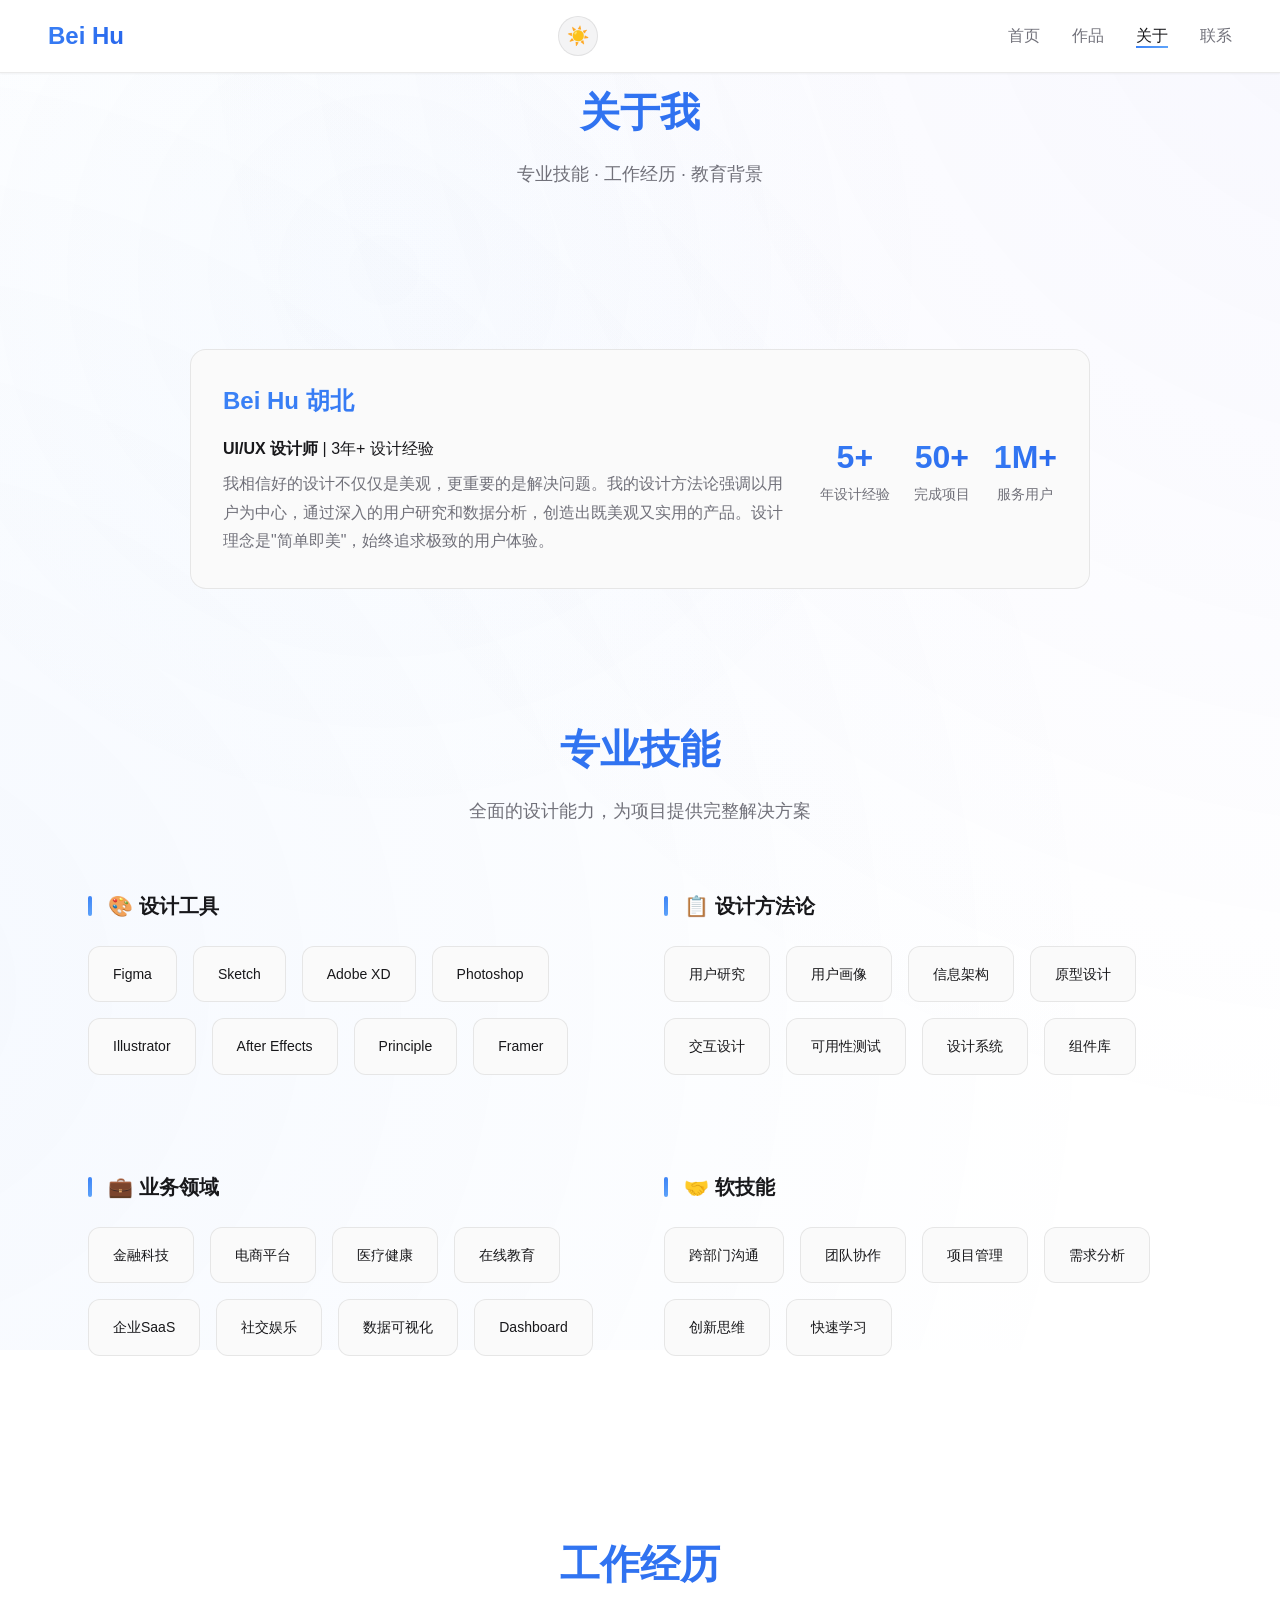
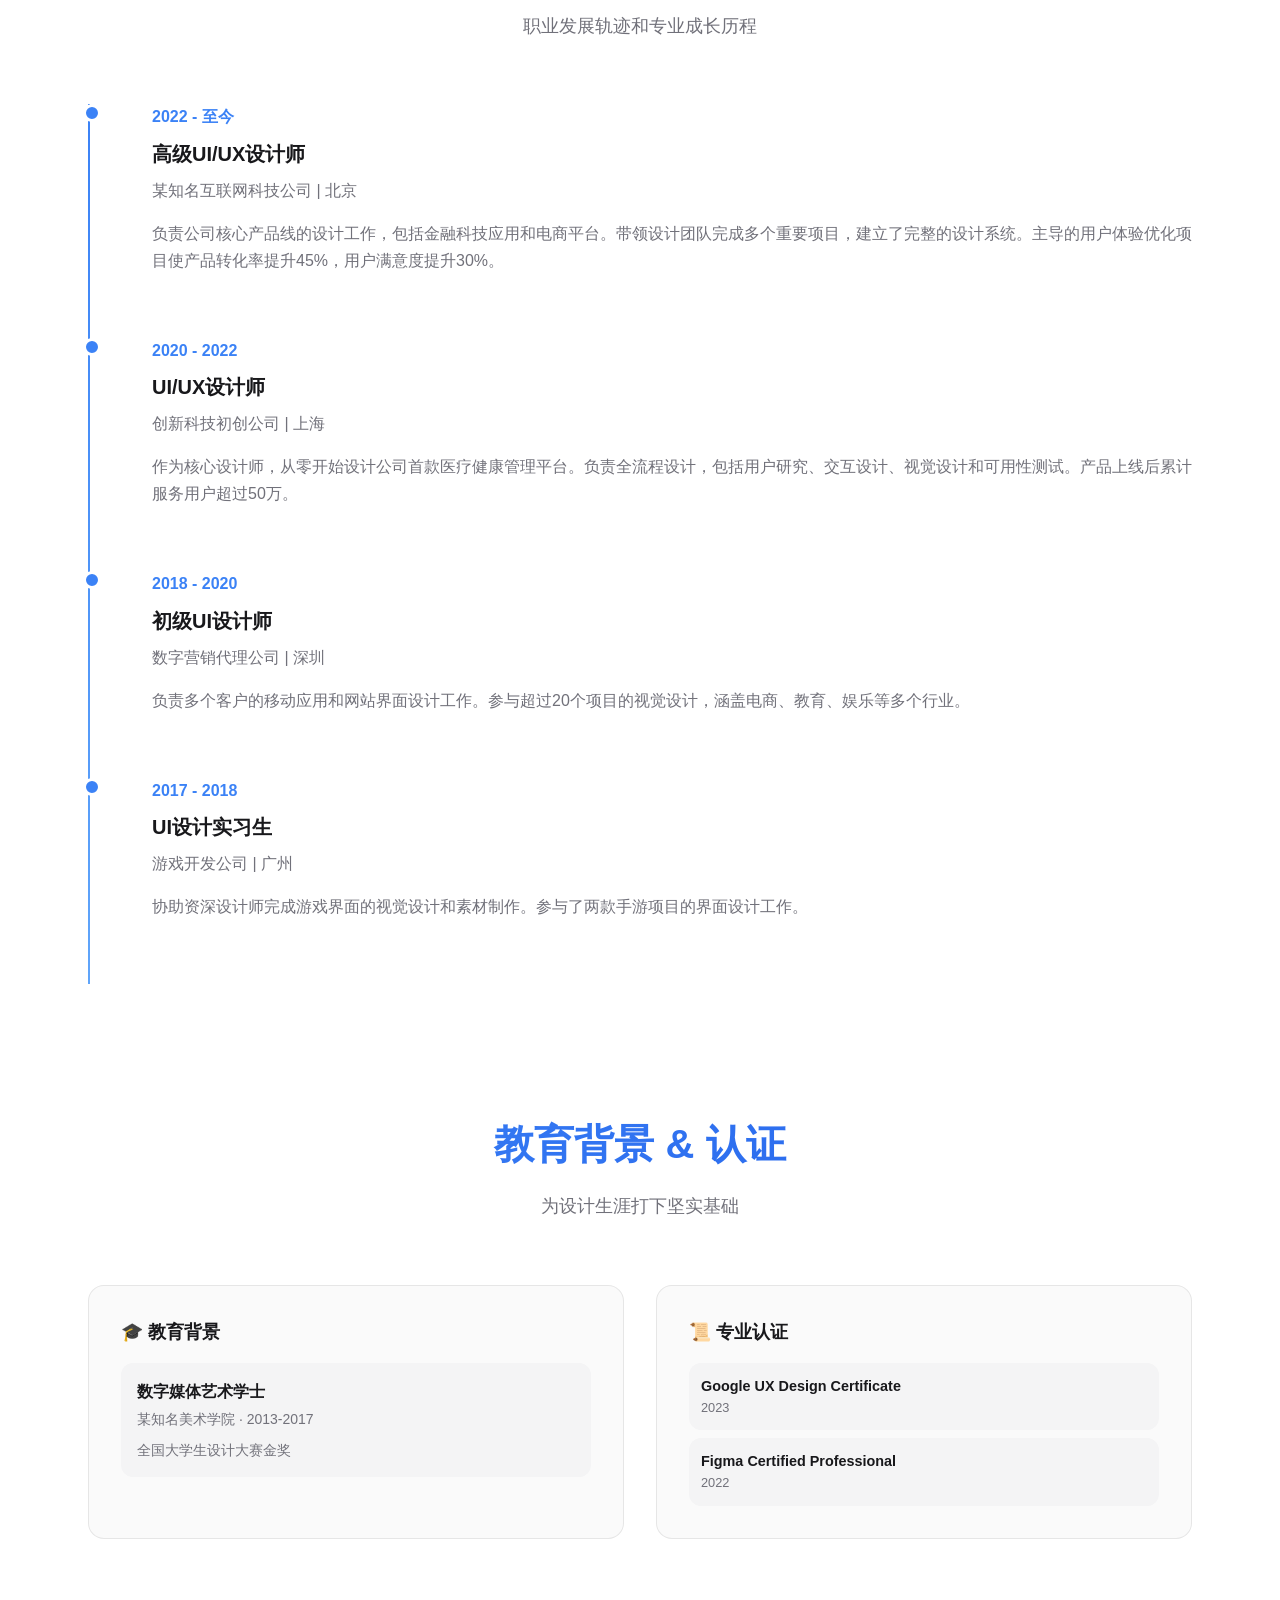
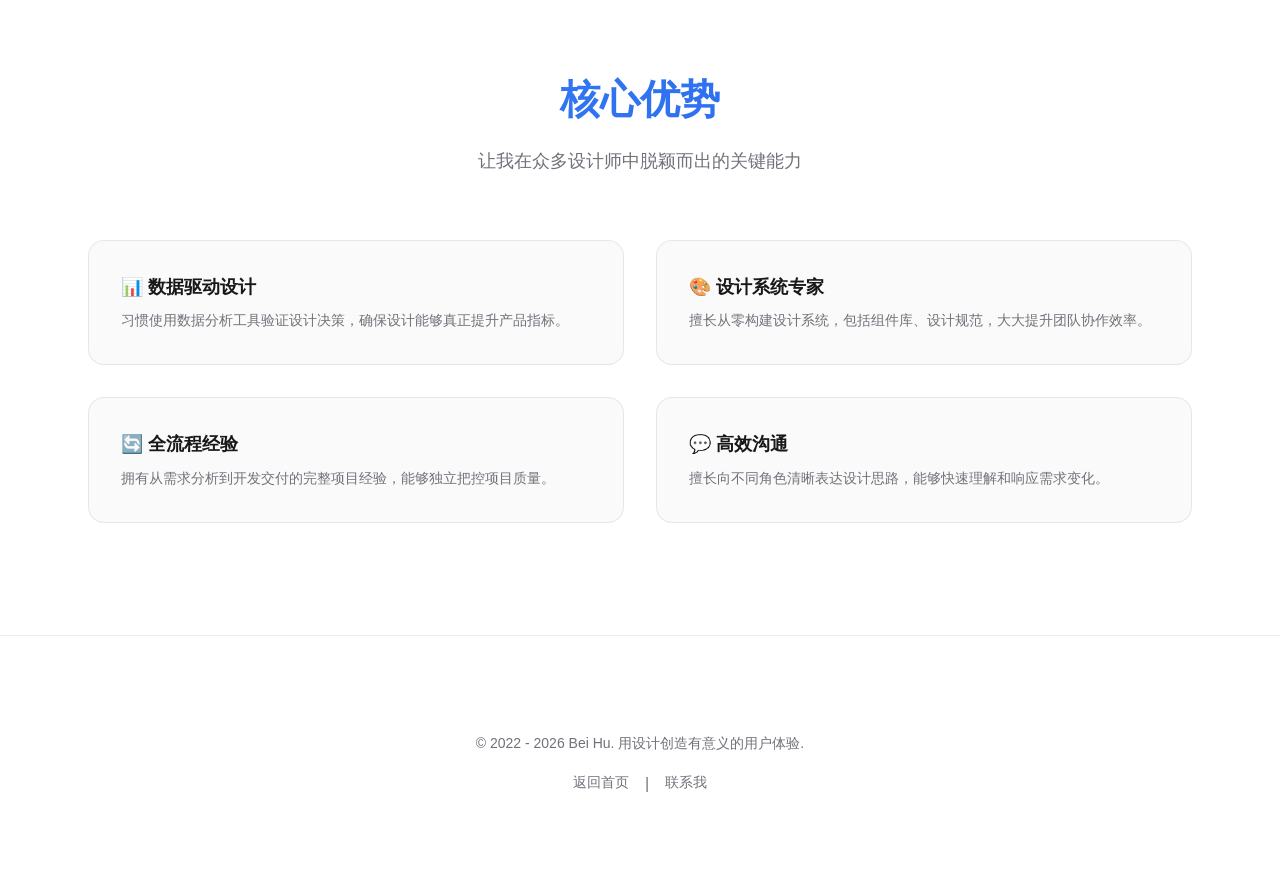
==== about.html @ b8876bc1 "Add files via upload 第一次上传" ====
<!DOCTYPE html>
<html lang="zh-CN">
<head>
  <meta charset="UTF-8">
  <meta name="viewport" content="width=device-width, initial-scale=1.0">
  <meta name="description" content="了解 Alex Chen 的专业技能、工作经历和教育背景">
  <title>关于我 - Bei Hu UI设计师</title>
  <link rel="stylesheet" href="styles.css">
</head>
<body>
  <!-- 导航栏 -->
  <nav class="navbar">
    <a href="index.html" class="navbar-brand">Bei Hu</a>
    <div style="display: flex; align-items: center;">
      <button class="navbar-toggle" onclick="toggleMenu()" aria-label="切换菜单">☰</button>
      <button class="theme-toggle" onclick="toggleTheme()" aria-label="切换主题">
        <span class="theme-icon theme-icon-sun">☀️</span>
        <span class="theme-icon theme-icon-moon">🌙</span>
      </button>
    </div>
    <ul class="navbar-menu" id="navbarMenu">
      <li><a href="index.html">首页</a></li>
      <li><a href="works.html">作品</a></li>
      <li><a href="about.html" class="active">关于</a></li>
      <li><a href="contact.html">联系</a></li>
    </ul>
  </nav>

  <!-- 页面标题区域 -->
  <section class="section">
    <div class="container">
      <div class="section-header">
        <h1 class="section-title">关于我</h1>
        <p class="section-subtitle">专业技能 · 工作经历 · 教育背景</p>
      </div>
    </div>
  </section>

  <!-- 个人简介 -->
  <section class="section" style="padding-top: 0;">
    <div class="container">
      <div class="card" style="max-width: 900px; margin: 0 auto;">
        <div style="display: flex; gap: 2rem; align-items: center; flex-wrap: wrap;">
          <div style="flex: 1; min-width: 250px;">
            <h2 style="font-size: 1.5rem; margin-bottom: 1rem; background: var(--gradient-text); -webkit-background-clip: text; -webkit-text-fill-color: transparent;">Bei Hu 胡北</h2>
            <p style="color: var(--text-primary); margin-bottom: 0.5rem;">
              <strong> UI/UX 设计师</strong> | 3年+ 设计经验
            </p>
            <p style="color: var(--text-secondary); line-height: 1.8;">
              我相信好的设计不仅仅是美观，更重要的是解决问题。我的设计方法论强调以用户为中心，通过深入的用户研究和数据分析，创造出既美观又实用的产品。设计理念是"简单即美"，始终追求极致的用户体验。
            </p>
          </div>
          <div style="display: flex; gap: 1.5rem; flex-wrap: wrap; justify-content: center;">
            <div style="text-align: center;">
              <div style="font-size: 2rem; font-weight: 700; background: var(--gradient-text); -webkit-background-clip: text; -webkit-text-fill-color: transparent;">5+</div>
              <div style="color: var(--text-secondary); font-size: 0.875rem;">年设计经验</div>
            </div>
            <div style="text-align: center;">
              <div style="font-size: 2rem; font-weight: 700; background: var(--gradient-text); -webkit-background-clip: text; -webkit-text-fill-color: transparent;">50+</div>
              <div style="color: var(--text-secondary); font-size: 0.875rem;">完成项目</div>
            </div>
            <div style="text-align: center;">
              <div style="font-size: 2rem; font-weight: 700; background: var(--gradient-text); -webkit-background-clip: text; -webkit-text-fill-color: transparent;">1M+</div>
              <div style="color: var(--text-secondary); font-size: 0.875rem;">服务用户</div>
            </div>
          </div>
        </div>
      </div>
    </div>
  </section>

  <!-- 专业技能 -->
  <section class="section">
    <div class="container">
      <div class="section-header">
        <h2 class="section-title">专业技能</h2>
        <p class="section-subtitle">全面的设计能力，为项目提供完整解决方案</p>
      </div>
      
      <div class="skills-grid">
        <!-- 设计工具 -->
        <div class="skills-category">
          <h3 class="skills-category-title">🎨 设计工具</h3>
          <div class="skills-list">
            <span class="skill-item">Figma</span>
            <span class="skill-item">Sketch</span>
            <span class="skill-item">Adobe XD</span>
            <span class="skill-item">Photoshop</span>
            <span class="skill-item">Illustrator</span>
            <span class="skill-item">After Effects</span>
            <span class="skill-item">Principle</span>
            <span class="skill-item">Framer</span>
          </div>
        </div>

        <!-- 设计方法论 -->
        <div class="skills-category">
          <h3 class="skills-category-title">📋 设计方法论</h3>
          <div class="skills-list">
            <span class="skill-item">用户研究</span>
            <span class="skill-item">用户画像</span>
            <span class="skill-item">信息架构</span>
            <span class="skill-item">原型设计</span>
            <span class="skill-item">交互设计</span>
            <span class="skill-item">可用性测试</span>
            <span class="skill-item">设计系统</span>
            <span class="skill-item">组件库</span>
          </div>
        </div>

        <!-- 业务领域 -->
        <div class="skills-category">
          <h3 class="skills-category-title">💼 业务领域</h3>
          <div class="skills-list">
            <span class="skill-item">金融科技</span>
            <span class="skill-item">电商平台</span>
            <span class="skill-item">医疗健康</span>
            <span class="skill-item">在线教育</span>
            <span class="skill-item">企业SaaS</span>
            <span class="skill-item">社交娱乐</span>
            <span class="skill-item">数据可视化</span>
            <span class="skill-item">Dashboard</span>
          </div>
        </div>

        <!-- 软技能 -->
        <div class="skills-category">
          <h3 class="skills-category-title">🤝 软技能</h3>
          <div class="skills-list">
            <span class="skill-item">跨部门沟通</span>
            <span class="skill-item">团队协作</span>
            <span class="skill-item">项目管理</span>
            <span class="skill-item">需求分析</span>
            <span class="skill-item">创新思维</span>
            <span class="skill-item">快速学习</span>
          </div>
        </div>
      </div>
    </div>
  </section>

  <!-- 工作经历 -->
  <section class="section">
    <div class="container">
      <div class="section-header">
        <h2 class="section-title">工作经历</h2>
        <p class="section-subtitle">职业发展轨迹和专业成长历程</p>
      </div>
      <div class="timeline">
        
        <!-- 工作 1 -->
        <div class="timeline-item">
          <div class="timeline-date">2022 - 至今</div>
          <h3 class="timeline-title">高级UI/UX设计师</h3>
          <div class="timeline-company">某知名互联网科技公司 | 北京</div>
          <div class="timeline-description">
            负责公司核心产品线的设计工作，包括金融科技应用和电商平台。带领设计团队完成多个重要项目，建立了完整的设计系统。主导的用户体验优化项目使产品转化率提升45%，用户满意度提升30%。
          </div>
        </div>

        <!-- 工作 2 -->
        <div class="timeline-item">
          <div class="timeline-date">2020 - 2022</div>
          <h3 class="timeline-title">UI/UX设计师</h3>
          <div class="timeline-company">创新科技初创公司 | 上海</div>
          <div class="timeline-description">
            作为核心设计师，从零开始设计公司首款医疗健康管理平台。负责全流程设计，包括用户研究、交互设计、视觉设计和可用性测试。产品上线后累计服务用户超过50万。
          </div>
        </div>

        <!-- 工作 3 -->
        <div class="timeline-item">
          <div class="timeline-date">2018 - 2020</div>
          <h3 class="timeline-title">初级UI设计师</h3>
          <div class="timeline-company">数字营销代理公司 | 深圳</div>
          <div class="timeline-description">
            负责多个客户的移动应用和网站界面设计工作。参与超过20个项目的视觉设计，涵盖电商、教育、娱乐等多个行业。
          </div>
        </div>

        <!-- 工作 4 -->
        <div class="timeline-item">
          <div class="timeline-date">2017 - 2018</div>
          <h3 class="timeline-title">UI设计实习生</h3>
          <div class="timeline-company">游戏开发公司 | 广州</div>
          <div class="timeline-description">
            协助资深设计师完成游戏界面的视觉设计和素材制作。参与了两款手游项目的界面设计工作。
          </div>
        </div>

      </div>
    </div>
  </section>

  <!-- 教育背景与认证 -->
  <section class="section">
    <div class="container">
      <div class="section-header">
        <h2 class="section-title">教育背景 & 认证</h2>
        <p class="section-subtitle">为设计生涯打下坚实基础</p>
      </div>
      <div class="grid grid-2">
        <div class="card">
          <h3 style="font-size: 1.125rem; margin-bottom: 1rem;">🎓 教育背景</h3>
          <div style="padding: 1rem; background: var(--surface-light); border-radius: var(--radius-lg);">
            <div style="font-weight: 600; margin-bottom: 0.25rem;">数字媒体艺术学士</div>
            <div style="color: var(--text-secondary); font-size: 0.875rem;">某知名美术学院 · 2013-2017</div>
            <div style="color: var(--text-secondary); font-size: 0.875rem; margin-top: 0.5rem;">全国大学生设计大赛金奖</div>
          </div>
        </div>
        <div class="card">
          <h3 style="font-size: 1.125rem; margin-bottom: 1rem;">📜 专业认证</h3>
          <div style="display: flex; flex-direction: column; gap: 0.5rem;">
            <div style="padding: 0.75rem; background: var(--surface-light); border-radius: var(--radius-lg);">
              <div style="font-weight: 600; font-size: 0.9rem;">Google UX Design Certificate</div>
              <div style="color: var(--text-secondary); font-size: 0.8rem;">2023</div>
            </div>
            <div style="padding: 0.75rem; background: var(--surface-light); border-radius: var(--radius-lg);">
              <div style="font-weight: 600; font-size: 0.9rem;">Figma Certified Professional</div>
              <div style="color: var(--text-secondary); font-size: 0.8rem;">2022</div>
            </div>
          </div>
        </div>
      </div>
    </div>
  </section>

  <!-- 核心优势 -->
  <section class="section">
    <div class="container">
      <div class="section-header">
        <h2 class="section-title">核心优势</h2>
        <p class="section-subtitle">让我在众多设计师中脱颖而出的关键能力</p>
      </div>
      <div class="grid grid-2">
        <div class="card">
          <h3 style="font-size: 1.125rem; margin-bottom: 0.5rem;">📊 数据驱动设计</h3>
          <p style="color: var(--text-secondary); font-size: 0.9rem;">
            习惯使用数据分析工具验证设计决策，确保设计能够真正提升产品指标。
          </p>
        </div>
        <div class="card">
          <h3 style="font-size: 1.125rem; margin-bottom: 0.5rem;">🎨 设计系统专家</h3>
          <p style="color: var(--text-secondary); font-size: 0.9rem;">
            擅长从零构建设计系统，包括组件库、设计规范，大大提升团队协作效率。
          </p>
        </div>
        <div class="card">
          <h3 style="font-size: 1.125rem; margin-bottom: 0.5rem;">🔄 全流程经验</h3>
          <p style="color: var(--text-secondary); font-size: 0.9rem;">
            拥有从需求分析到开发交付的完整项目经验，能够独立把控项目质量。
          </p>
        </div>
        <div class="card">
          <h3 style="font-size: 1.125rem; margin-bottom: 0.5rem;">💬 高效沟通</h3>
          <p style="color: var(--text-secondary); font-size: 0.9rem;">
            擅长向不同角色清晰表达设计思路，能够快速理解和响应需求变化。
          </p>
        </div>
      </div>
    </div>
  </section>

  <!-- 页脚 -->
  <footer class="footer">
    <div class="container">
      <p class="footer-text">© 2022 - 2026  Bei Hu.  用设计创造有意义的用户体验.</p>
      <div style="margin-top: 1rem; display: flex; justify-content: center; gap: 1rem;">
        <a href="index.html" class="card-link" style="color: var(--text-secondary);">返回首页</a>
        <span style="color: var(--text-secondary);">|</span>
        <a href="contact.html" class="card-link" style="color: var(--text-secondary);">联系我</a>
      </div>
    </div>
  </footer>

  <!-- 移动端菜单脚本 -->
  <script>
    // 主题切换功能
    function toggleTheme() {
      const html = document.documentElement;
      const currentTheme = html.getAttribute('data-theme');
      const newTheme = currentTheme === 'dark' ? 'light' : 'dark';
      
      html.setAttribute('data-theme', newTheme);
      localStorage.setItem('theme', newTheme);
    }

    // 初始化主题
    function initTheme() {
      const savedTheme = localStorage.getItem('theme');
      if (savedTheme) {
        document.documentElement.setAttribute('data-theme', savedTheme);
      } else if (window.matchMedia('(prefers-color-scheme: dark)').matches) {
        document.documentElement.setAttribute('data-theme', 'dark');
      }
    }

    // 页面加载时初始化主题
    initTheme();

    // 移动端菜单切换
    function toggleMenu() {
      const menu = document.getElementById('navbarMenu');
      menu.classList.toggle('active');
    }

    document.querySelectorAll('.navbar-menu a').forEach(link => {
      link.addEventListener('click', () => {
        document.getElementById('navbarMenu').classList.remove('active');
      });
    });
  </script>
</body>
</html>
---- styles.css ----
/* ========================================
   UI设计师作品集网站 - 统一样式
   ======================================== */

/* Reset & Base Styles */
* {
  margin: 0;
  padding: 0;
  box-sizing: border-box;
}

/* 全局滚动条样式 - 浅色主题 */
::-webkit-scrollbar {
  width: 10px;
  height: 10px;
}

::-webkit-scrollbar-track {
  background: #f4f4f5;
  border-radius: 10px;
}

::-webkit-scrollbar-thumb {
  background: linear-gradient(180deg, #3b82f6 0%, #6366f1 100%);
  border-radius: 10px;
  border: 2px solid #f4f4f5;
}

::-webkit-scrollbar-thumb:hover {
  background: linear-gradient(180deg, #2563eb 0%, #4f46e5 100%);
  box-shadow: 0 0 10px rgba(59, 130, 246, 0.3);
}

* {
  scrollbar-width: thin;
  scrollbar-color: #3b82f6 #f4f4f5;
}

:root {
  /* 核心色（2色） */
  --primary: #3b82f6;
  --primary-hover: #2563eb;
  --primary-light: #60a5fa;
  
  /* 背景色系 - 浅色主题 */
  --background: #ffffff;
  --surface: #fafafa;
  --surface-light: #f4f4f5;
  --border: rgba(0, 0, 0, 0.08);
  
  /* 文字颜色 */
  --text-primary: #18181b;
  --text-secondary: #71717a;
  --text-muted: #a1a1aa;
  
  /* 渐变色 */
  --gradient: linear-gradient(135deg, var(--primary) 0%, var(--primary-light) 100%);
  --gradient-text: linear-gradient(135deg, var(--primary) 0%, #2563eb 100%);
  
  /* 阴影 */
  --shadow-sm: 0 1px 2px rgba(0, 0, 0, 0.05);
  --shadow-md: 0 4px 6px rgba(0, 0, 0, 0.07);
  --shadow-lg: 0 10px 15px rgba(0, 0, 0, 0.1);
  --shadow-glow: 0 4px 20px rgba(59, 130, 246, 0.15);
  
  /* 间距 */
  --spacing-xs: 0.5rem;
  --spacing-sm: 1rem;
  --spacing-md: 1.5rem;
  --spacing-lg: 2rem;
  --spacing-xl: 3rem;
  --spacing-2xl: 4rem;
  
  /* 圆角 */
  --radius-sm: 0.375rem;
  --radius-md: 0.5rem;
  --radius-lg: 0.75rem;
  --radius-xl: 1rem;
  --radius-full: 9999px;
  
  /* 过渡 */
  --transition-fast: 150ms ease;
  --transition-base: 300ms ease;
  --transition-slow: 500ms ease;
  
  /* 字体 */
  --font-family: -apple-system, BlinkMacSystemFont, 'Segoe UI', 'Roboto', 'Oxygen',
    'Ubuntu', 'Cantarell', 'Fira Sans', 'Droid Sans', 'Helvetica Neue', sans-serif;
}


  /* ========================================
   修改
   ======================================== */
  /* 主色文字（适配双主题变量） */
.primary-text {
  color: var(--primary-color); /* 用你定义的主题主色变量 */
  font-weight: 800; /* 加粗突出 */
}
  /* 辅助色文字（适配双主题变量） */
.secondary-text {
  color: var(--primary-gradient); /* 也可以用渐变，需要额外处理 */
  font-weight: 500;
}
 

/* <div class="watermark-wrap"><!-- 添加水印 --></div> */
/* --- 图片水印容器 --- */
.watermark-wrap {
  position: relative;      /* 关键：作为水印的定位参考（必须有） */
  display: block;           /* 改为 block，让图片填满容器宽度 */
  width: 100%;              /* 跟随父级卡片宽度 */
  /*height: 200px;            /* 必须和你图片的行内样式高度一致 */
  /*overflow: hidden;         /* 关键：防止水印溢出到卡片外面 */
  /*margin-bottom: 16px;       /*保持和文字的间距（可选，根据你的布局调） */
}

/* --- 精准水印文字 --- */
.watermark-wrap::after {
  content: "Hu Bei | UI设计师 Portfolio"; /* 你的签名 */
  position: absolute;
  bottom: 10px;            /* 距离图片底部 10px */
  right: 10px;              /* 距离图片右侧 10px */
  color: rgba(255, 255, 255, 0.9);
  font-size: 12px;
  background: rgba(0, 0, 0, 0.4);
  padding: 3px 8px;
  border-radius: 4px;
  pointer-events: none;     /* 不阻挡点击 */
  z-index: 5;               /* 确保在图片上层，不会跑到背景后面 */
  opacity: 0.8;            /* 透明度 */
}

/* --- 确保图片填满容器 --- */
.watermark-wrap .card-image {
  width: 100%;
  height: 100%;
  object-fit: cover;        /* 保持图片比例 */
  display: block;           /* 消除图片底部空隙 */
}





/* ========================================
   暗色主题
   ======================================== */
[data-theme="dark"] {
  /* 核心色 */
  --primary: #6366f1;
  --primary-hover: #818cf8;
  --primary-light: #a5b4fc;
  
  /* 背景色系 - 暗色主题 */
  --background: #0f0f1a;
  --surface: #1a1a2e;
  --surface-light: #252542;
  --border: rgba(255, 255, 255, 0.1);
  
  /* 文字颜色 */
  --text-primary: #ffffff;
  --text-secondary: #a1a1aa;
  --text-muted: #71717a;
  
  /* 渐变色 */
  --gradient: linear-gradient(135deg, #6366f1 0%, #a855f7 100%);
  --gradient-text: linear-gradient(135deg, #818cf8 0%, #c084fc 100%);
  
  /* 阴影 */
  --shadow-sm: 0 2px 4px rgba(0, 0, 0, 0.3);
  --shadow-md: 0 4px 6px rgba(0, 0, 0, 0.4);
  --shadow-lg: 0 10px 15px rgba(0, 0, 0, 0.5);
  --shadow-glow: 0 0 30px rgba(99, 102, 241, 0.3);
}

/* 暗色主题 - 滚动条 */
[data-theme="dark"] ::-webkit-scrollbar-track {
  background: #1a1a2e;
}

[data-theme="dark"] ::-webkit-scrollbar-thumb {
  background: linear-gradient(180deg, #6366f1 0%, #a855f7 100%);
  border: 2px solid #1a1a2e;
}

[data-theme="dark"] ::-webkit-scrollbar-thumb:hover {
  background: linear-gradient(180deg, #818cf8 0%, #c084fc 100%);
  box-shadow: 0 0 10px rgba(99, 102, 241, 0.5);
}

[data-theme="dark"] * {
  scrollbar-color: #6366f1 #1a1a2e;
}

/* 暗色主题 - 背景装饰 */
[data-theme="dark"] body::before {
  background: 
    radial-gradient(circle at 20% 80%, rgba(99, 102, 241, 0.15) 0%, transparent 50%),
    radial-gradient(circle at 80% 20%, rgba(168, 85, 247, 0.15) 0%, transparent 50%),
    radial-gradient(circle at 40% 40%, rgba(165, 180, 252, 0.1) 0%, transparent 30%);
}

/* 暗色主题 - 导航栏 */
[data-theme="dark"] .navbar {
  background: rgba(15, 15, 26, 0.85);
  box-shadow: none;
}

[data-theme="dark"] .navbar-menu {
  /* background: var(--surface); */
  box-shadow: var(--shadow-lg);
}

/* 暗色主题 - 分类导航 */
[data-theme="dark"] .category-nav {
  background: rgba(15, 15, 26, 0.9);
  box-shadow: none;
}

/* 暗色主题 - 按钮文字 */
[data-theme="dark"] .btn-primary {
  color: #ffffff;
}

[data-theme="dark"] .category-tab.active {
  color: #ffffff;
}

/* 暗色主题 - 卡片悬停 */
[data-theme="dark"] .card:hover,
[data-theme="dark"] .work-card:hover {
  box-shadow: var(--shadow-glow);
}

/* 暗色主题 - 模态框 */
[data-theme="dark"] .modal-overlay {
  background: rgba(0, 0, 0, 0.85);
}

[data-theme="dark"] .modal-content::-webkit-scrollbar-track {
  background: #1a1a2e !important;
}

[data-theme="dark"] .modal-content::-webkit-scrollbar-thumb {
  background: linear-gradient(180deg, #6366f1 0%, #a855f7 100%) !important;
  border: 3px solid #1a1a2e !important;
}

[data-theme="dark"] .modal-content::-webkit-scrollbar-thumb:hover {
  background: linear-gradient(180deg, #818cf8 0%, #c084fc 100%) !important;
}

[data-theme="dark"] .modal-content {
  scrollbar-color: #6366f1 #1a1a2e !important;
}

/* 暗色主题 - 图标颜色 */
[data-theme="dark"] .contact-icon {
  color: #ffffff;
}

/* 字体引入 */
@import url('https://fonts.googleapis.com/css2?family=Inter:wght@300;400;500;600;700&display=swap');

/* Body */
html {
  scroll-behavior: smooth;
}

body {
  font-family: var(--font-family);
  background: var(--background);
  color: var(--text-primary);
  line-height: 1.6;
  overflow-x: hidden;
  -webkit-font-smoothing: antialiased;
  -moz-osx-font-smoothing: grayscale;
}

/* 背景装饰 - 浅色主题 */
body::before {
  content: '';
  position: fixed;
  top: -50%;
  left: -50%;
  width: 200%;
  height: 200%;
  background: 
    radial-gradient(circle at 20% 80%, rgba(59, 130, 246, 0.05) 0%, transparent 50%),
    radial-gradient(circle at 80% 20%, rgba(99, 102, 241, 0.05) 0%, transparent 50%),
    radial-gradient(circle at 40% 40%, rgba(96, 165, 250, 0.03) 0%, transparent 30%);
  pointer-events: none;
  z-index: 0;
}

/* ========================================
   导航栏
   ======================================== */
  
.navbar {
  position: fixed;
  top: 0;
  left: 0;
  right: 0;
  z-index: 1000;
  padding: var(--spacing-sm) var(--spacing-xl);
  display: flex;
  justify-content: space-between;
  align-items: center;
  backdrop-filter: blur(10px);
  -webkit-backdrop-filter: blur(10px);
  background: rgba(255, 255, 255, 0.9);
  border-bottom: 1px solid var(--border);
  box-shadow: var(--shadow-sm);
}

.navbar-brand {
  font-size: 1.5rem;
  font-weight: 700;
  background: var(--gradient-text);
  -webkit-background-clip: text;
  -webkit-text-fill-color: transparent;
  background-clip: text;
  text-decoration: none;
}

.navbar-menu {
  display: flex;
  gap: var(--spacing-lg);
  list-style: none;
}

.navbar-menu a {
  color: var(--text-secondary);
  text-decoration: none;
  font-weight: 500;
  transition: color var(--transition-fast);
  position: relative;
}

.navbar-menu a:hover,
.navbar-menu a.active {
  color: var(--text-primary);
}

.navbar-menu a::after {
  content: '';
  position: absolute;
  bottom: -4px;
  left: 0;
  width: 0;
  height: 2px;
  background: var(--gradient);
  transition: width var(--transition-base);
}

.navbar-menu a:hover::after,
.navbar-menu a.active::after {
  width: 100%;
}

/* 移动端菜单按钮 */
.navbar-toggle {
  display: none;
  background: none;
  border: none;
  color: var(--text-primary);
  font-size: 1.5rem;
  cursor: pointer;
  padding: var(--spacing-xs);
}

/* 主题切换按钮 */
.theme-toggle {
  display: flex;
  align-items: center;
  justify-content: center;
  width: 40px;
  height: 40px;
  background: var(--surface-light);
  border: 1px solid var(--border);
  border-radius: var(--radius-full);
  cursor: pointer;
  transition: all var(--transition-base);
  margin-left: var(--spacing-md);
  position: relative;
  overflow: hidden;
}

.theme-toggle:hover {
  background: var(--primary);
  border-color: var(--primary);
  transform: rotate(15deg);
}

.theme-toggle:hover .theme-icon {
  color: #ffffff;
}

.theme-icon {
  font-size: 1.125rem;
  transition: all var(--transition-base);
  display: flex;
  align-items: center;
  justify-content: center;
}

.theme-icon-sun {
  display: block;
}

.theme-icon-moon {
  display: none;
}

[data-theme="dark"] .theme-icon-sun {
  display: none;
}

[data-theme="dark"] .theme-icon-moon {
  display: block;
}

/* 主题切换过渡动画 */
body {
  transition: background-color var(--transition-base), color var(--transition-base);
}

/* ========================================
   通用布局
   ======================================== */
   
.container {
  max-width: 1200px;
  margin: 0 auto;
  padding: var(--spacing-xl);
}

.section {
  /* padding: var(--spacing-2xl) 0; */
  padding: 32px 24px 0px 24px;
  position: relative;
  z-index: 1;
}

.section-header {
  text-align: center;
  margin-bottom: var(--spacing-2xl);
}

.section-title {
  font-size: 2.5rem;
  font-weight: 700;
  margin-bottom: var(--spacing-sm);
  background: var(--gradient-text);
  -webkit-background-clip: text;
  -webkit-text-fill-color: transparent;
  background-clip: text;
}

.section-subtitle {
  color: var(--text-secondary);
  font-size: 1.125rem;
}

/* ========================================
   按钮样式
   ======================================== */
  
.btn {
  display: inline-flex;
  align-items: center;
  justify-content: center;
  gap: var(--spacing-sm);
  padding: var(--spacing-sm) var(--spacing-lg);
  border-radius: var(--radius-full);
  font-weight: 600;
  text-decoration: none;
  transition: all var(--transition-base);
  cursor: pointer;
  border: none;
  font-size: 1rem;
}

.btn-primary {
  background: var(--gradient);
  color: #ffffff;
  box-shadow: var(--shadow-md);
}

.btn-primary:hover {
  transform: translateY(-2px);
  box-shadow: var(--shadow-lg);
}

.btn-secondary {
  background: transparent;
  color: var(--text-primary);
  border: 2px solid var(--border);
}

.btn-secondary:hover {
  background: var(--surface-light);
  border-color: var(--primary);
}

/* ========================================
   卡片样式
   ======================================== */
  
.card {
  background: var(--surface);
  border: 1px solid var(--border);
  border-radius: var(--radius-xl);
  padding: var(--spacing-lg);
  transition: all var(--transition-base);
}

.card:hover {
  transform: translateY(-5px);
  border-color: var(--primary);
  box-shadow: var(--shadow-lg);
}

.card-image {
  width: 100%;
  height: 200px;
  object-fit: cover;
  border-radius: var(--radius-lg);
  margin-bottom: var(--spacing-md);
  background: var(--surface-light);
}

.card-title {
  font-size: 1.25rem;
  font-weight: 600;
  margin-bottom: var(--spacing-sm);
}

.card-description {
  color: var(--text-secondary);
  font-size: 0.875rem;
  margin-bottom: var(--spacing-md);
}

.card-footer {
  display: flex;
  justify-content: space-between;
  align-items: center;
  gap: var(--spacing-md);
}

.card-tags {
  display: flex;
  gap: var(--spacing-xs);
  flex-wrap: wrap;
}

.card-tag {
  padding: var(--spacing-xs) var(--spacing-sm);
  background: var(--surface-light);
  border-radius: var(--radius-full);
  font-size: 0.75rem;
  color: var(--text-secondary);
}

.card-link {
  color: var(--primary);
  text-decoration: none;
  font-weight: 500;
  font-size: 0.875rem;
  transition: color var(--transition-fast);
}

.card-link:hover {
  color: var(--secondary);
}

/* ========================================
   网格布局
   ======================================== */
  
.grid {
  display: grid;
  gap: var(--spacing-lg);
}

.grid-2 {
  grid-template-columns: repeat(2, 1fr);
}

.grid-3 {
  grid-template-columns: repeat(3, 1fr);
}

.grid-4 {
  grid-template-columns: repeat(4, 1fr);
}

/* ========================================
   Hero 区域
   ======================================== */
  
.hero {
  min-height: 100vh;
  display: flex;
  align-items: center;
  justify-content: center;
  text-align: center;
  padding-top: 80px;
}

.hero-content {
  max-width: 800px;
}

.hero-badge {
  display: inline-block;
  padding: var(--spacing-xs) var(--spacing-md);
  background: var(--surface-light);
  border-radius: var(--radius-full);
  font-size: 0.875rem;
  color: var(--primary);
  margin-bottom: var(--spacing-md);
  font-weight: 500;
}

.hero-title {
  font-size: 3.5rem;
  font-weight: 800;
  margin-bottom: var(--spacing-md);
  line-height: 1.2;
  background: var(--gradient-text);
  -webkit-background-clip: text;
  -webkit-text-fill-color: transparent;
  background-clip: text;
}

.hero-subtitle {
  font-size: 1.5rem;
  color: var(--text-secondary);
  margin-bottom: var(--spacing-lg);
  line-height: 1.6;
}

.hero-actions {
  display: flex;
  gap: var(--spacing-md);
  justify-content: center;
  flex-wrap: wrap;
}

/* ========================================
   时间轴样式（用于经历页）
   ======================================== */
  
.timeline {
  position: relative;
  padding-left: var(--spacing-2xl);
}

.timeline::before {
  content: '';
  position: absolute;
  left: 0;
  top: 0;
  bottom: 0;
  width: 2px;
  background: var(--gradient);
}

.timeline-item {
  position: relative;
  padding-bottom: var(--spacing-2xl);
}

.timeline-item::before {
  content: '';
  position: absolute;
  left: calc(-1 * var(--spacing-2xl) - 5px);
  top: 0;
  width: 12px;
  height: 12px;
  background: var(--primary);
  border-radius: 50%;
  border: 3px solid var(--background);
}

.timeline-date {
  color: var(--primary);
  font-weight: 600;
  margin-bottom: var(--spacing-xs);
}

.timeline-title {
  font-size: 1.25rem;
  font-weight: 600;
  margin-bottom: var(--spacing-xs);
}

.timeline-company {
  color: var(--text-secondary);
  margin-bottom: var(--spacing-sm);
}

.timeline-description {
  color: var(--text-secondary);
  line-height: 1.7;
}

/* ========================================
   技能标签样式
   ======================================== */
  
.skills-grid {
  display: grid;
  grid-template-columns: repeat(2, 1fr);
  gap: var(--spacing-xl);
}

.skills-category {
  margin-bottom: var(--spacing-xl);
}

.skills-category-title {
  font-size: 1.25rem;
  font-weight: 600;
  margin-bottom: var(--spacing-md);
  color: var(--text-primary);
  display: flex;
  align-items: center;
  gap: var(--spacing-sm);
}

.skills-category-title::before {
  content: '';
  width: 4px;
  height: 20px;
  background: var(--gradient);
  border-radius: var(--radius-full);
}

.skills-list {
  display: flex;
  flex-wrap: wrap;
  gap: var(--spacing-sm);
}

.skill-item {
  padding: var(--spacing-sm) var(--spacing-md);
  background: var(--surface);
  border: 1px solid var(--border);
  border-radius: var(--radius-lg);
  font-size: 0.875rem;
  transition: all var(--transition-base);
  cursor: default;
}

.skill-item:hover {
  background: var(--surface-light);
  border-color: var(--primary);
  transform: translateY(-2px);
}

/* ========================================
   表单样式（用于联系页）
   ======================================== */
  
.form {
  max-width: 600px;
  margin: 0 auto;
}

.form-group {
  margin-bottom: var(--spacing-lg);
}

.form-label {
  display: block;
  margin-bottom: var(--spacing-xs);
  font-weight: 500;
  color: var(--text-primary);
}

.form-input,
.form-textarea {
  width: 100%;
  padding: var(--spacing-sm) var(--spacing-md);
  background: var(--surface);
  border: 1px solid var(--border);
  border-radius: var(--radius-lg);
  color: var(--text-primary);
  font-family: inherit;
  font-size: 1rem;
  transition: border-color var(--transition-fast);
}

.form-input:focus,
.form-textarea:focus {
  outline: none;
  border-color: var(--primary);
  box-shadow: 0 0 0 3px rgba(59, 130, 246, 0.1);
}

.form-textarea {
  min-height: 150px;
  resize: vertical;
}

/* ========================================
   联系信息样式
   ======================================== */
  
.contact-info {
  display: grid;
  grid-template-columns: repeat(3, 1fr);
  gap: var(--spacing-lg);
  margin-bottom: var(--spacing-2xl);
}

.contact-item {
  display: flex;
  flex-direction: column;
  align-items: center;
  text-align: center;
  gap: var(--spacing-sm);
  padding: var(--spacing-lg);
  background: var(--surface);
  border: 1px solid var(--border);
  border-radius: var(--radius-lg);
  transition: all var(--transition-base);
}

.contact-item:hover {
  background: var(--surface-light);
  border-color: var(--primary);
  transform: translateY(-4px);
}

.contact-icon {
  width: 64px;
  height: 64px;
  display: flex;
  align-items: center;
  justify-content: center;
  background: var(--gradient);
  border-radius: var(--radius-lg);
  font-size: 1.75rem;
  margin-bottom: var(--spacing-sm);
  color: #ffffff;
}

.contact-label {
  color: var(--text-secondary);
  font-size: 0.875rem;
}

.contact-value {
  color: var(--text-primary);
  font-weight: 500;
  word-break: break-all;
}

/* ========================================
   页脚
   ======================================== */
  
.footer {
  padding: var(--spacing-xl) 0;
  text-align: center;
  border-top: 1px solid var(--border);
  margin-top: var(--spacing-2xl);
}

.footer-text {
  color: var(--text-secondary);
  font-size: 0.875rem;
}

/* ========================================
   响应式设计
   ======================================== */
  
@media (max-width: 1024px) {
  .grid-3,
  .grid-4 {
    grid-template-columns: repeat(2, 1fr);
  }
  
  .hero-title {
    font-size: 2.5rem;
  }
}

@media (max-width: 768px) {
  .container {
    padding: var(--spacing-md);
  }
  
  .navbar {
    padding: var(--spacing-sm) var(--spacing-md);
  }
  
  .navbar-toggle {
    display: block;
  }
  
  .theme-toggle {
    width: 36px;
    height: 36px;
    margin-left: var(--spacing-sm);
  }
  
  .navbar-menu {
    position: fixed;
    top: 60px;
    left: 0;
    right: 0;
    background: rgba(255, 255, 255, 0.98);
    flex-direction: column;
    padding: var(--spacing-lg);
    gap: var(--spacing-md);
    border-bottom: 1px solid var(--border);
    box-shadow: var(--shadow-md);
    transform: translateY(-100%);
    opacity: 0;
    visibility: hidden;
    transition: all var(--transition-base);
  }
  
  .navbar-menu.active {
    transform: translateY(0);
    opacity: 1;
    visibility: visible;
  }
  
  .grid-2,
  .grid-3,
  .grid-4 {
    grid-template-columns: 1fr;
  }
  
  .skills-grid {
    grid-template-columns: 1fr;
  }
  
  .contact-info {
    grid-template-columns: repeat(2, 1fr);
  }
  
  .hero-title {
    font-size: 2rem;
  }
  
  .hero-subtitle {
    font-size: 1.125rem;
  }
  
  .hero-actions {
    flex-direction: column;
    width: 100%;
  }
  
  .hero-actions .btn {
    width: 100%;
  }
  
  .section-title {
    font-size: 1.75rem;
  }
  
  .timeline {
    padding-left: var(--spacing-lg);
  }
  
  .timeline::before {
    left: 7px;
  }
  
  .timeline-item::before {
    left: calc(-1 * var(--spacing-lg) - 7px);
  }
}

@media (max-width: 480px) {
  .container {
    padding: var(--spacing-sm);
  }
  
  .section {
    padding: var(--spacing-xl) 0;
  }
  
  .hero-title {
    font-size: 1.75rem;
  }
  
  .hero-subtitle {
    font-size: 1rem;
  }
  
  .contact-info {
    grid-template-columns: 1fr;
  }
  
  .contact-icon {
    width: 56px;
    height: 56px;
    font-size: 1.5rem;
  }
  
  .btn {
    padding: var(--spacing-sm);
    font-size: 0.875rem;
  }
  
  .card {
    padding: var(--spacing-md);
  }
}

/* ========================================
   作品分类样式（三级分类结构）
   ======================================== */

/* 一级分类导航（Tab样式） */
.category-nav {
  display: flex;
  gap: var(--spacing-sm);
  margin-bottom: var(--spacing-xl);
  flex-wrap: wrap;
  justify-content: center;
  position: sticky;
  top: 80px;
  z-index: 100;
  padding: 20px 0;
  background: rgba(255, 255, 255, 0.95);
  backdrop-filter: blur(10px);
  -webkit-backdrop-filter: blur(10px);
  border-bottom: 1px solid var(--border);
  box-shadow: var(--shadow-sm);
  border-radius: var(--radius-lg);
}

.category-tab {
  padding: var(--spacing-sm) var(--spacing-lg);
  background: var(--surface);
  border: 1px solid var(--border);
  border-radius: var(--radius-full);
  color: var(--text-secondary);
  font-weight: 500;
  cursor: pointer;
  transition: all var(--transition-base);
  white-space: nowrap;
}

.category-tab:hover {
  background: var(--surface-light);
  border-color: var(--primary);
  color: var(--text-primary);
  transform: translateY(-2px);
}

.category-tab.active {
  background: var(--gradient);
  border-color: transparent;
  color: #ffffff;
  box-shadow: var(--shadow-md);
}

/* 二级分类标题 */
.subcategory-header {
  display: flex;
  align-items: center;
  gap: var(--spacing-md);
  margin-bottom: var(--spacing-lg);
  padding: var(--spacing-md);
  background: var(--surface);
  border: 1px solid var(--border);
  border-radius: var(--radius-lg);
  cursor: pointer;
  transition: all var(--transition-base);
}

.subcategory-header:hover {
  background: var(--surface-light);
  border-color: var(--primary);
}

.subcategory-header::before {
  content: '▼';
  font-size: 0.75rem;
  color: var(--primary);
  transition: transform var(--transition-base);
}

.subcategory-header.collapsed::before {
  transform: rotate(-90deg);
}

.subcategory-title {
  flex: 1;
  font-size: 1.25rem;
  font-weight: 600;
  color: var(--text-primary);
}

.subcategory-count {
  padding: var(--spacing-xs) var(--spacing-md);
  background: var(--surface-light);
  border-radius: var(--radius-full);
  font-size: 0.875rem;
  color: var(--text-secondary);
}

/* 二级分类内容区（可折叠） */
.subcategory-content {
  max-height: 3000px;
  overflow: hidden;
  transition: max-height var(--transition-slow) ease-out, opacity var(--transition-base) ease-out;
  opacity: 1;
}

.subcategory-content.collapsed {
  max-height: 0;
  opacity: 0;
}

/* 一级分类内容区（用于切换显示） */
.category-content {
  display: none;
  animation: fadeIn var(--transition-base) ease-in-out;
}

.category-content.active {
  display: block;
}

@keyframes fadeIn {
  from {
    opacity: 0;
    transform: translateY(10px);
  }
  to {
    opacity: 1;
    transform: translateY(0);
  }
}

/* 作品网格（分类专用） */
.works-grid {
  display: grid;
  gap: var(--spacing-lg);
  margin-bottom: var(--spacing-2xl);
}

.works-grid-2 {
  grid-template-columns: repeat(2, 1fr);
}

.works-grid-3 {
  grid-template-columns: repeat(3, 1fr);
}

.works-grid-4 {
  grid-template-columns: repeat(4, 1fr);
}

/* 作品卡片（增强版） */
.work-card {
  background: var(--surface);
  border: 1px solid var(--border);
  border-radius: var(--radius-xl);
  overflow: hidden;
  transition: all var(--transition-base);
  cursor: pointer;

  margin-top: 5px;      /* 关键：给卡片顶部加 5px 初始间距 */
  position: relative;    /* 可选，提升层级 */
  z-index: 1;           /* 可选，防止被遮挡 */
}

.work-card:hover {
  transform: translateY(-5px);
  border-color: var(--primary);
  box-shadow: var(--shadow-lg);
}

.work-card-image {
  width: 100%;
  height: 180px;
  object-fit: cover;
  background: linear-gradient(135deg, var(--primary) 0%, var(--secondary) 100%);
  transition: transform var(--transition-base);
}

.work-card:hover .work-card-image {
  transform: scale(1.05);
}

.work-card-body {
  padding: var(--spacing-md);
}

.work-card-title {
  font-size: 1.125rem;
  font-weight: 600;
  margin-bottom: var(--spacing-xs);
  color: var(--text-primary);
}

.work-card-description {
  font-size: 0.875rem;
  color: var(--text-secondary);
  margin-bottom: var(--spacing-md);
  display: -webkit-box;
  -webkit-line-clamp: 2;
  -webkit-box-orient: vertical;
  overflow: hidden;
  line-height: 1.5;
}

.work-card-meta {
  display: flex;
  justify-content: space-between;
  align-items: center;
  gap: var(--spacing-sm);
}

.work-card-tags {
  display: flex;
  gap: var(--spacing-xs);
  flex-wrap: wrap;
}

.work-card-tag {
  padding: var(--spacing-xs) var(--spacing-sm);
  background: var(--surface-light);
  border-radius: var(--radius-full);
  font-size: 0.75rem;
  color: var(--text-secondary);
}

.work-card-view {
  color: var(--primary);
  font-size: 0.875rem;
  font-weight: 500;
  transition: color var(--transition-fast);
}

.work-card:hover .work-card-view {
  color: var(--secondary);
}

/* 模态框（作品详情） */
.modal-overlay {
  display: none;
  position: fixed;
  top: 0;
  left: 0;
  right: 0;
  bottom: 0;
  background: rgba(0, 0, 0, 0.5);
  z-index: 2000;
  align-items: center;
  justify-content: center;
  padding: var(--spacing-xl);
  backdrop-filter: blur(5px);
}

.modal-overlay.active {
  display: flex;
  animation: fadeIn var(--transition-base) ease-in-out;
}

.modal-content {
  background: var(--surface);
  border: 1px solid var(--border);
  border-radius: var(--radius-xl);
  max-width: 900px;
  width: 100%;
  max-height: 90vh;
  overflow-y: auto;
  position: relative;
  animation: slideUp var(--transition-base) ease-out;
}

/* 模态框自定义滚动条 - 浅色主题 */
.modal-content::-webkit-scrollbar {
  width: 10px !important;
}

.modal-content::-webkit-scrollbar-track {
  background: #f4f4f5 !important;
  border-radius: 10px !important;
  margin: 8px 0 !important;
}

.modal-content::-webkit-scrollbar-thumb {
  background: linear-gradient(180deg, #3b82f6 0%, #6366f1 100%) !important;
  border-radius: 10px !important;
  border: 3px solid #f4f4f5 !important;
  box-shadow: 0 0 8px rgba(59, 130, 246, 0.2) !important;
  transition: all var(--transition-base) !important;
}

.modal-content::-webkit-scrollbar-thumb:hover {
  background: linear-gradient(180deg, #2563eb 0%, #4f46e5 100%) !important;
  box-shadow: 0 0 15px rgba(59, 130, 246, 0.4) !important;
  border: 2px solid #f4f4f5 !important;
}

.modal-content::-webkit-scrollbar-thumb:active {
  background: linear-gradient(180deg, #1d4ed8 0%, #3730a3 100%) !important;
  box-shadow: 0 0 20px rgba(59, 130, 246, 0.6) !important;
}

.modal-content::-webkit-scrollbar-corner {
  background: #f4f4f5 !important;
}

/* Firefox 滚动条样式 */
.modal-content {
  scrollbar-width: auto !important;
  scrollbar-color: #3b82f6 #f4f4f5 !important;
}

@keyframes slideUp {
  from {
    opacity: 0;
    transform: translateY(50px);
  }
  to {
    opacity: 1;
    transform: translateY(0);
  }
}

/* 弹窗表头 */
.modal-header {
  position: sticky;
  top: 0;
  background: var(--surface);
  padding: var(--spacing-xs) var(--spacing-lg);
  /* padding: 8px 20px 8px 20px; */
  border-bottom: 1px solid var(--border);
  display: flex;
  justify-content: space-between;
  align-items: center;
  z-index: 10;
}

.modal-title {
  font-size: 1.5rem;
  font-weight: 700;
  background: var(--gradient-text);
  -webkit-background-clip: text;
  -webkit-text-fill-color: transparent;
  background-clip: text;
}

.modal-close {
  width: 40px;
  height: 40px;
  display: flex;
  align-items: center;
  justify-content: center;
  background: var(--surface-light);
  border: none;
  border-radius: var(--radius-full);
  color: var(--text-secondary);
  font-size: 1.5rem;
  cursor: pointer;
  transition: all var(--transition-fast);
}

.modal-close:hover {
  background: var(--primary);
  color: var(--text-primary);
  transform: rotate(90deg);
}

.modal-body {
  padding: var(--spacing-lg);
}



/* ✅ 弹窗图片终极样式（保留这段） */
.modal-image {
  width: 100%;          /* 宽度100%填满容器 */
  height: auto;         /* 关键：高度随宽度自动调整，不变形 */
  /* max-height: 70vh;     关键：最高只能占屏幕70%，过长会自动缩小，不会过高 */
  object-fit: contain;  /* 保持图片完整显示，不会被裁剪 */
  display: block;      /* 消除底部空隙 */
  margin: 0 auto;       /* 居中对齐 */
  border-radius: var(--radius-lg);
  margin-bottom: var(--spacing-lg);
}

.modal-description {
  color: var(--text-secondary);
  line-height: 1.8;
  margin-bottom: var(--spacing-lg);
}

.modal-section {
  margin-bottom: var(--spacing-lg);
}

.modal-section-title {
  font-size: 1.125rem;
  font-weight: 600;
  margin-bottom: var(--spacing-sm);
  color: var(--text-primary);
}

.modal-tags {
  display: flex;
  gap: var(--spacing-sm);
  flex-wrap: wrap;
}

.modal-tag {
  padding: var(--spacing-xs) var(--spacing-md);
  background: var(--surface-light);
  border: 1px solid var(--border);
  border-radius: var(--radius-full);
  font-size: 0.875rem;
  color: var(--text-secondary);
}

.modal-stats {
  display: grid;
  grid-template-columns: repeat(3, 1fr);
  gap: var(--spacing-md);
  margin-bottom: var(--spacing-lg);
}

.modal-stat-item {
  text-align: center;
  padding: var(--spacing-md);
  background: var(--surface-light);
  border-radius: var(--radius-lg);
}

.modal-stat-value {
  font-size: 1.5rem;
  font-weight: 700;
  background: var(--gradient-text);
  -webkit-background-clip: text;
  -webkit-text-fill-color: transparent;
  background-clip: text;
}

.modal-stat-label {
  font-size: 0.875rem;
  color: var(--text-secondary);
}

/* 响应式设计 - 作品分类 */
@media (max-width: 1024px) {
  .works-grid-3,
  .works-grid-4 {
    grid-template-columns: repeat(2, 1fr);
  }
  
  .modal-stats {
    grid-template-columns: repeat(3, 1fr);
  }
}

@media (max-width: 768px) {
  .category-nav {
    top: 60px;
    padding: 16px 0;
  }
  
  .category-tab {
    padding: var(--spacing-xs) var(--spacing-md);
    font-size: 0.875rem;
  }
  
  .works-grid-2,
  .works-grid-3,
  .works-grid-4 {
    grid-template-columns: 1fr;
  }
  
  .modal-content {
    margin: var(--spacing-md);
    max-height: calc(100vh - 2rem);
  }
  
  .modal-header {
    padding: var(--spacing-sm) var(--spacing-md);
  }
  
  .modal-title {
    font-size: 1.25rem;
  }
  
  .modal-body {
    padding: var(--spacing-md);
  }
  
  .modal-image {
    height: 250px;
  }
  
  .modal-stats {
    grid-template-columns: 1fr;
  }
}

@media (max-width: 480px) {
  .category-nav {
    gap: var(--spacing-xs);
  }
  
  .category-tab {
    padding: var(--spacing-xs) var(--spacing-sm);
    font-size: 0.75rem;
  }
  
  .subcategory-header {
    padding: var(--spacing-sm);
  }
  
  .subcategory-title {
    font-size: 1rem;
  }
}
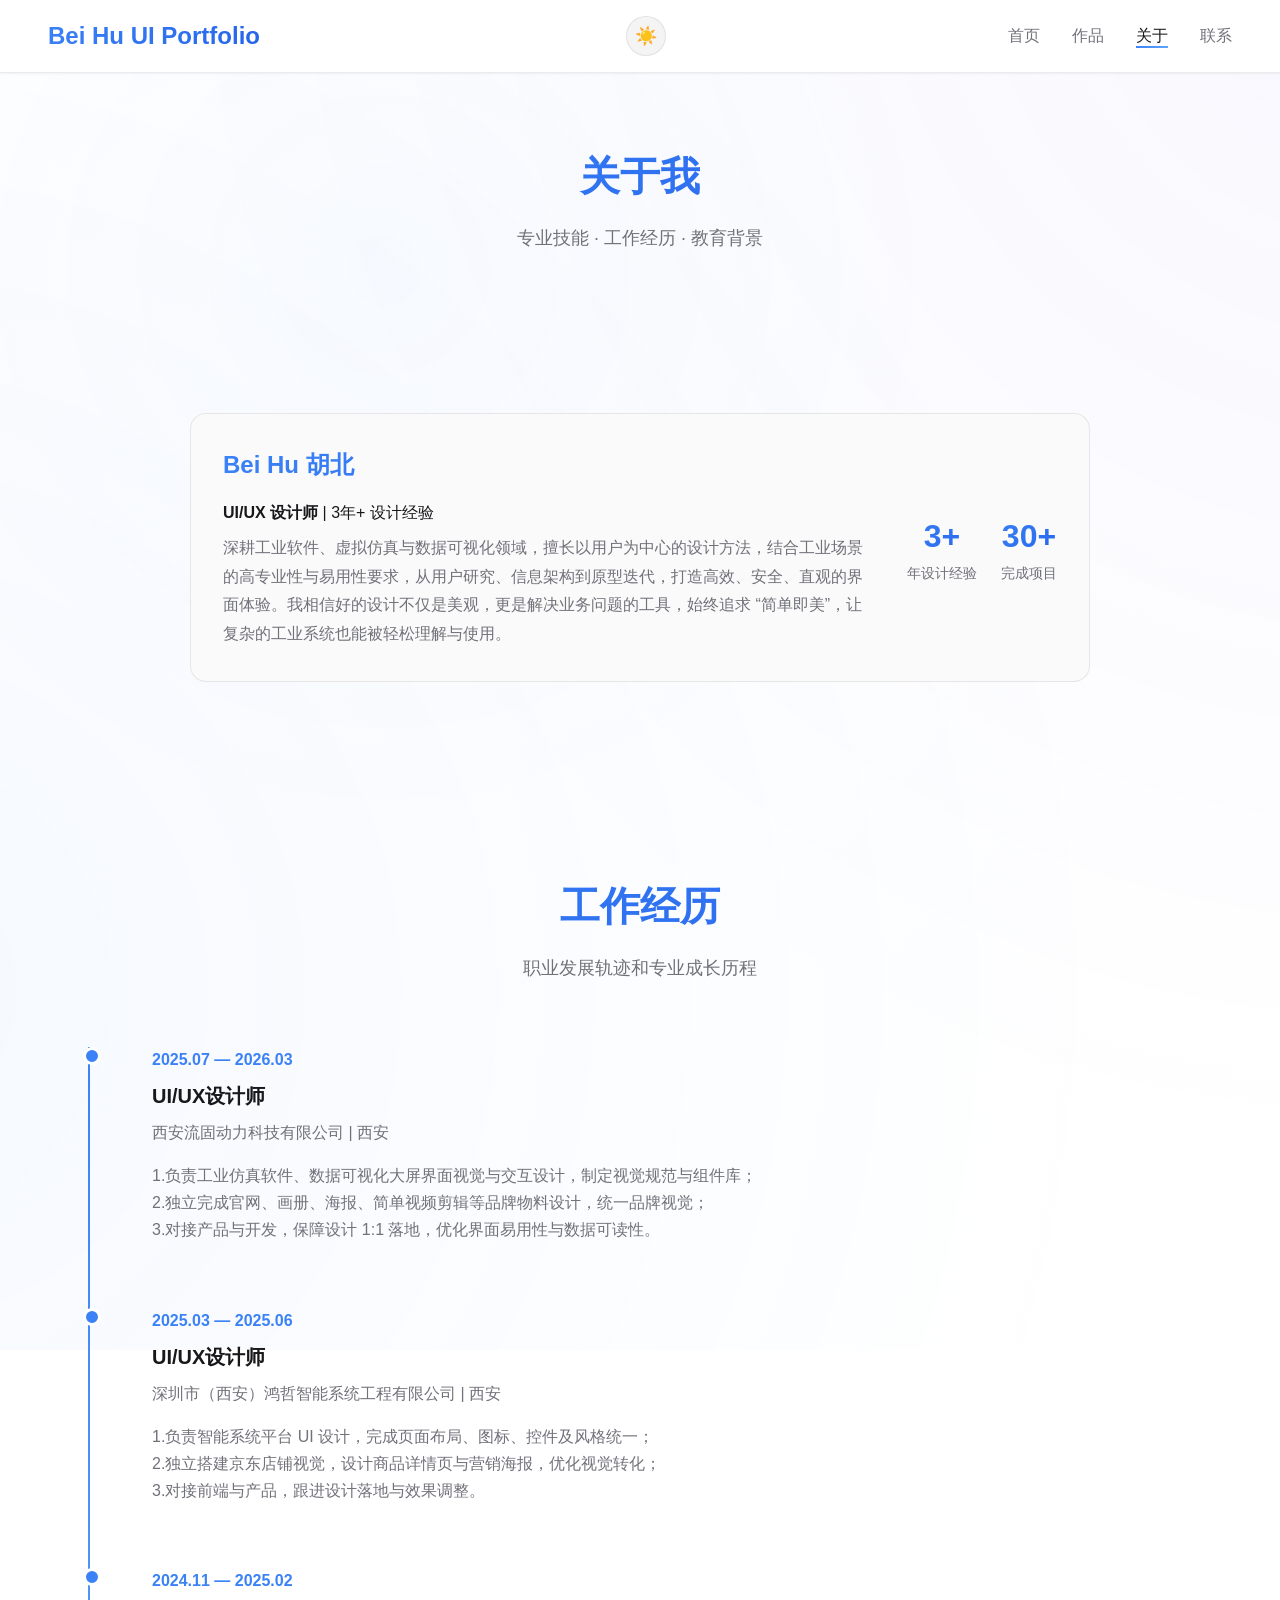
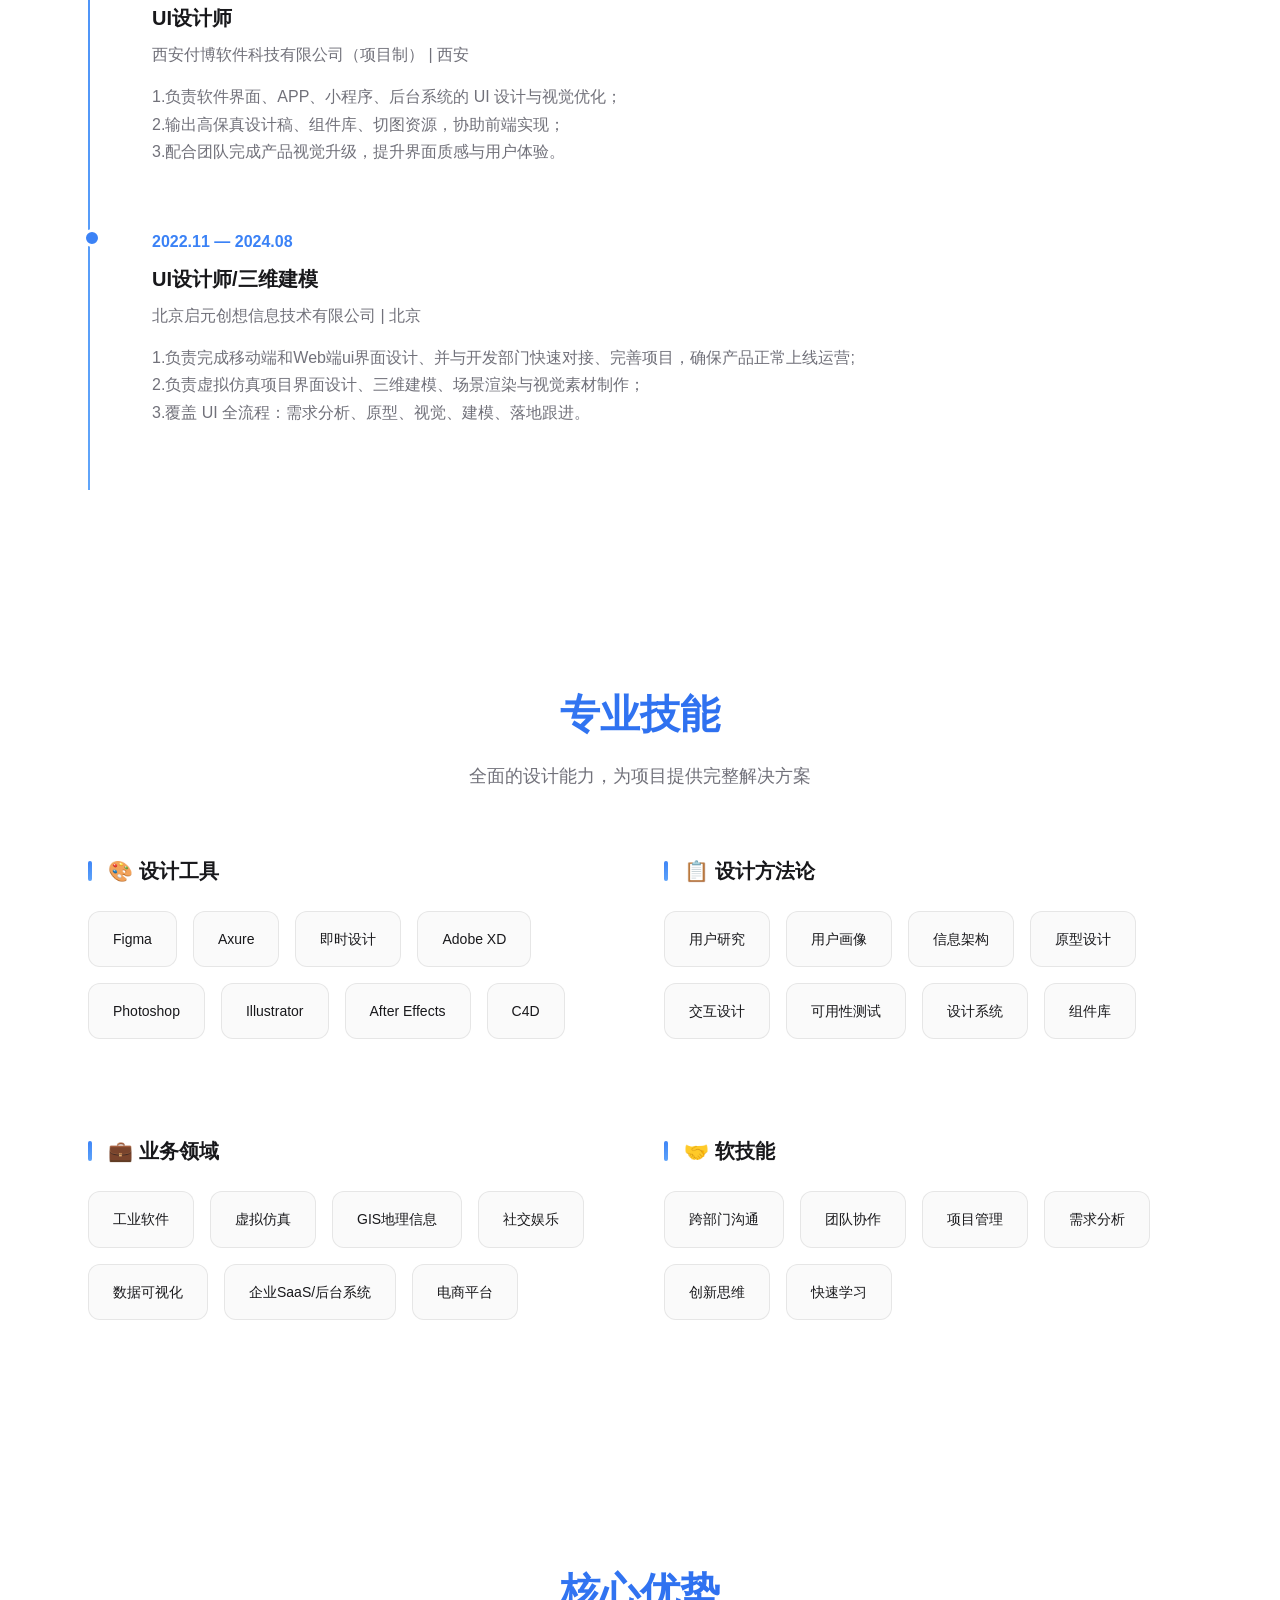
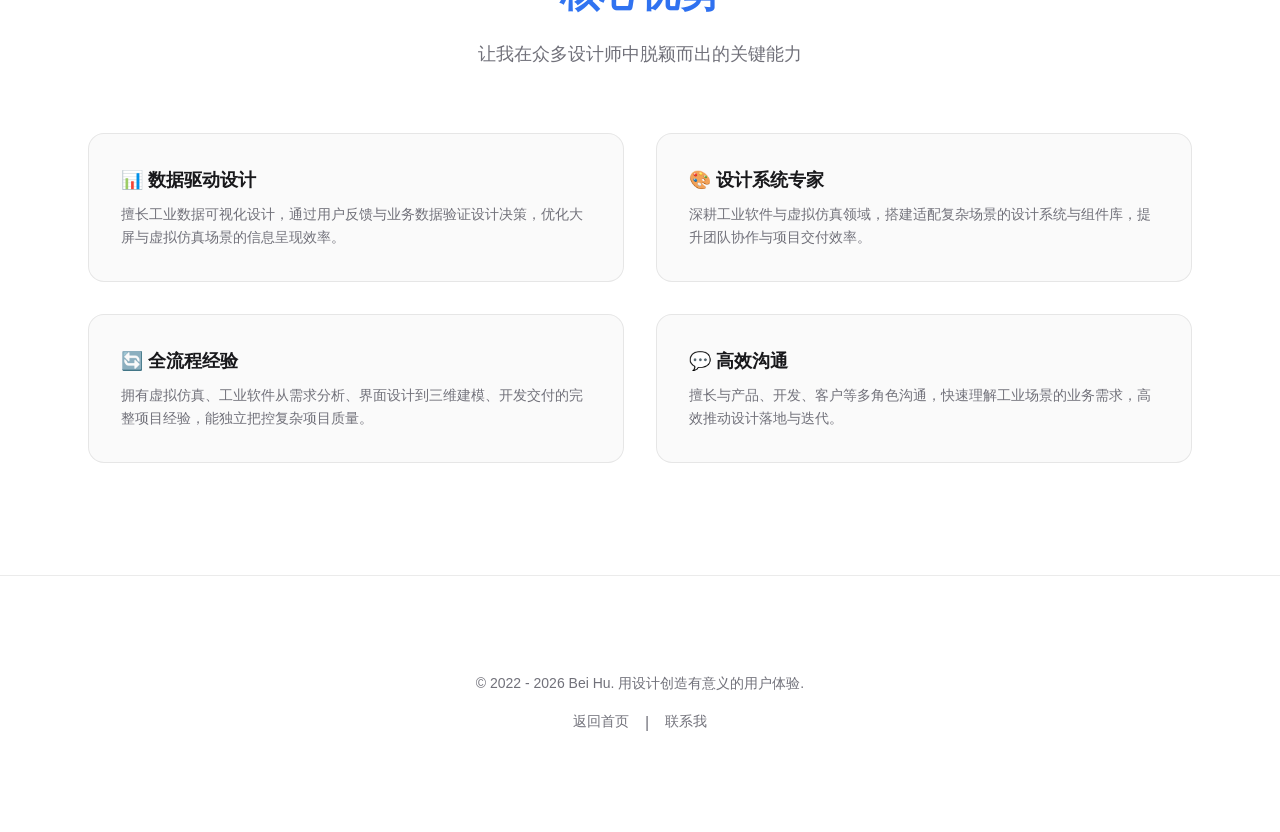
==== commit 5a385df9: "Update about.html" ====
--- a/about.html
+++ b/about.html
@@ -10,7 +10,7 @@
 <body>
   <!-- 导航栏 -->
   <nav class="navbar">
-    <a href="index.html" class="navbar-brand">Bei Hu</a>
+    <a href="index.html" class="navbar-brand">Bei Hu UI Portfolio</a>
     <div style="display: flex; align-items: center;">
       <button class="navbar-toggle" onclick="toggleMenu()" aria-label="切换菜单">☰</button>
       <button class="theme-toggle" onclick="toggleTheme()" aria-label="切换主题">
@@ -47,24 +47,85 @@
               <strong> UI/UX 设计师</strong> | 3年+ 设计经验
             </p>
             <p style="color: var(--text-secondary); line-height: 1.8;">
-              我相信好的设计不仅仅是美观，更重要的是解决问题。我的设计方法论强调以用户为中心，通过深入的用户研究和数据分析，创造出既美观又实用的产品。设计理念是"简单即美"，始终追求极致的用户体验。
+              深耕工业软件、虚拟仿真与数据可视化领域，擅长以用户为中心的设计方法，结合工业场景的高专业性与易用性要求，从用户研究、信息架构到原型迭代，打造高效、安全、直观的界面体验。我相信好的设计不仅是美观，更是解决业务问题的工具，始终追求 “简单即美”，让复杂的工业系统也能被轻松理解与使用。
             </p>
           </div>
           <div style="display: flex; gap: 1.5rem; flex-wrap: wrap; justify-content: center;">
             <div style="text-align: center;">
-              <div style="font-size: 2rem; font-weight: 700; background: var(--gradient-text); -webkit-background-clip: text; -webkit-text-fill-color: transparent;">5+</div>
+              <div style="font-size: 2rem; font-weight: 700; background: var(--gradient-text); -webkit-background-clip: text; -webkit-text-fill-color: transparent;">3+</div>
               <div style="color: var(--text-secondary); font-size: 0.875rem;">年设计经验</div>
             </div>
             <div style="text-align: center;">
-              <div style="font-size: 2rem; font-weight: 700; background: var(--gradient-text); -webkit-background-clip: text; -webkit-text-fill-color: transparent;">50+</div>
+              <div style="font-size: 2rem; font-weight: 700; background: var(--gradient-text); -webkit-background-clip: text; -webkit-text-fill-color: transparent;">30+</div>
               <div style="color: var(--text-secondary); font-size: 0.875rem;">完成项目</div>
             </div>
-            <div style="text-align: center;">
+            <!-- <div style="text-align: center;">
               <div style="font-size: 2rem; font-weight: 700; background: var(--gradient-text); -webkit-background-clip: text; -webkit-text-fill-color: transparent;">1M+</div>
               <div style="color: var(--text-secondary); font-size: 0.875rem;">服务用户</div>
-            </div>
-          </div>
-        </div>
+            </div> -->
+          </div>
+        </div>
+      </div>
+    </div>
+  </section>
+
+  <!-- 工作经历 -->
+  <section class="section">
+    <div class="container">
+      <div class="section-header">
+        <h2 class="section-title">工作经历</h2>
+        <p class="section-subtitle">职业发展轨迹和专业成长历程</p>
+      </div>
+      <div class="timeline">
+        
+        <!-- 工作 1 -->
+        <div class="timeline-item">
+          <div class="timeline-date">2025.07 — 2026.03</div>
+          <h3 class="timeline-title">UI/UX设计师</h3>
+          <div class="timeline-company">西安流固动力科技有限公司 | 西安</div>
+          <div class="timeline-description">
+            1.负责工业仿真软件、数据可视化大屏界面视觉与交互设计，制定视觉规范与组件库；<br>
+            2.独立完成官网、画册、海报、简单视频剪辑等品牌物料设计，统一品牌视觉；<br>
+            3.对接产品与开发，保障设计 1:1 落地，优化界面易用性与数据可读性。
+          </div>
+        </div>
+
+        <!-- 工作 2 -->
+        <div class="timeline-item">
+          <div class="timeline-date">2025.03 — 2025.06</div>
+          <h3 class="timeline-title">UI/UX设计师</h3>
+          <div class="timeline-company">深圳市（西安）鸿哲智能系统工程有限公司 | 西安</div>
+          <div class="timeline-description">
+            1.负责智能系统平台 UI 设计，完成页面布局、图标、控件及风格统一；<br>
+            2.独立搭建京东店铺视觉，设计商品详情页与营销海报，优化视觉转化；<br>
+            3.对接前端与产品，跟进设计落地与效果调整。
+          </div>
+        </div>
+
+        <!-- 工作 3 -->
+        <div class="timeline-item">
+          <div class="timeline-date">2024.11 — 2025.02</div>
+          <h3 class="timeline-title">UI设计师</h3>
+          <div class="timeline-company">西安付博软件科技有限公司（项目制） | 西安</div>
+          <div class="timeline-description">
+            1.负责软件界面、APP、小程序、后台系统的 UI 设计与视觉优化；<br>
+            2.输出高保真设计稿、组件库、切图资源，协助前端实现；<br>
+            3.配合团队完成产品视觉升级，提升界面质感与用户体验。
+          </div>
+        </div>
+
+        <!-- 工作 4 -->
+        <div class="timeline-item">
+          <div class="timeline-date">2022.11 — 2024.08</div>
+          <h3 class="timeline-title">UI设计师/三维建模</h3>
+          <div class="timeline-company">北京启元创想信息技术有限公司 | 北京</div>
+          <div class="timeline-description">
+            1.负责完成移动端和Web端ui界面设计、并与开发部门快速对接、完善项目，确保产品正常上线运营;<br>
+            2.负责虚拟仿真项目界面设计、三维建模、场景渲染与视觉素材制作；<br>
+            3.覆盖 UI 全流程：需求分析、原型、视觉、建模、落地跟进。
+          </div>
+        </div>
+
       </div>
     </div>
   </section>
@@ -83,13 +144,13 @@
           <h3 class="skills-category-title">🎨 设计工具</h3>
           <div class="skills-list">
             <span class="skill-item">Figma</span>
-            <span class="skill-item">Sketch</span>
+            <span class="skill-item">Axure</span>
+            <span class="skill-item">即时设计</span>
             <span class="skill-item">Adobe XD</span>
             <span class="skill-item">Photoshop</span>
             <span class="skill-item">Illustrator</span>
             <span class="skill-item">After Effects</span>
-            <span class="skill-item">Principle</span>
-            <span class="skill-item">Framer</span>
+            <span class="skill-item">C4D</span>
           </div>
         </div>
 
@@ -112,14 +173,13 @@
         <div class="skills-category">
           <h3 class="skills-category-title">💼 业务领域</h3>
           <div class="skills-list">
-            <span class="skill-item">金融科技</span>
-            <span class="skill-item">电商平台</span>
-            <span class="skill-item">医疗健康</span>
-            <span class="skill-item">在线教育</span>
-            <span class="skill-item">企业SaaS</span>
+            <span class="skill-item">工业软件</span>
+            <span class="skill-item">虚拟仿真</span>
+            <span class="skill-item">GIS地理信息</span>
             <span class="skill-item">社交娱乐</span>
             <span class="skill-item">数据可视化</span>
-            <span class="skill-item">Dashboard</span>
+            <span class="skill-item">企业SaaS/后台系统</span>
+            <span class="skill-item">电商平台</span>
           </div>
         </div>
 
@@ -139,61 +199,10 @@
     </div>
   </section>
 
-  <!-- 工作经历 -->
-  <section class="section">
-    <div class="container">
-      <div class="section-header">
-        <h2 class="section-title">工作经历</h2>
-        <p class="section-subtitle">职业发展轨迹和专业成长历程</p>
-      </div>
-      <div class="timeline">
-        
-        <!-- 工作 1 -->
-        <div class="timeline-item">
-          <div class="timeline-date">2022 - 至今</div>
-          <h3 class="timeline-title">高级UI/UX设计师</h3>
-          <div class="timeline-company">某知名互联网科技公司 | 北京</div>
-          <div class="timeline-description">
-            负责公司核心产品线的设计工作，包括金融科技应用和电商平台。带领设计团队完成多个重要项目，建立了完整的设计系统。主导的用户体验优化项目使产品转化率提升45%，用户满意度提升30%。
-          </div>
-        </div>
-
-        <!-- 工作 2 -->
-        <div class="timeline-item">
-          <div class="timeline-date">2020 - 2022</div>
-          <h3 class="timeline-title">UI/UX设计师</h3>
-          <div class="timeline-company">创新科技初创公司 | 上海</div>
-          <div class="timeline-description">
-            作为核心设计师，从零开始设计公司首款医疗健康管理平台。负责全流程设计，包括用户研究、交互设计、视觉设计和可用性测试。产品上线后累计服务用户超过50万。
-          </div>
-        </div>
-
-        <!-- 工作 3 -->
-        <div class="timeline-item">
-          <div class="timeline-date">2018 - 2020</div>
-          <h3 class="timeline-title">初级UI设计师</h3>
-          <div class="timeline-company">数字营销代理公司 | 深圳</div>
-          <div class="timeline-description">
-            负责多个客户的移动应用和网站界面设计工作。参与超过20个项目的视觉设计，涵盖电商、教育、娱乐等多个行业。
-          </div>
-        </div>
-
-        <!-- 工作 4 -->
-        <div class="timeline-item">
-          <div class="timeline-date">2017 - 2018</div>
-          <h3 class="timeline-title">UI设计实习生</h3>
-          <div class="timeline-company">游戏开发公司 | 广州</div>
-          <div class="timeline-description">
-            协助资深设计师完成游戏界面的视觉设计和素材制作。参与了两款手游项目的界面设计工作。
-          </div>
-        </div>
-
-      </div>
-    </div>
-  </section>
+  
 
   <!-- 教育背景与认证 -->
-  <section class="section">
+  <!-- <section class="section">
     <div class="container">
       <div class="section-header">
         <h2 class="section-title">教育背景 & 认证</h2>
@@ -223,7 +232,7 @@
         </div>
       </div>
     </div>
-  </section>
+  </section> -->
 
   <!-- 核心优势 -->
   <section class="section">
@@ -236,25 +245,25 @@
         <div class="card">
           <h3 style="font-size: 1.125rem; margin-bottom: 0.5rem;">📊 数据驱动设计</h3>
           <p style="color: var(--text-secondary); font-size: 0.9rem;">
-            习惯使用数据分析工具验证设计决策，确保设计能够真正提升产品指标。
+            擅长工业数据可视化设计，通过用户反馈与业务数据验证设计决策，优化大屏与虚拟仿真场景的信息呈现效率。
           </p>
         </div>
         <div class="card">
           <h3 style="font-size: 1.125rem; margin-bottom: 0.5rem;">🎨 设计系统专家</h3>
           <p style="color: var(--text-secondary); font-size: 0.9rem;">
-            擅长从零构建设计系统，包括组件库、设计规范，大大提升团队协作效率。
+            深耕工业软件与虚拟仿真领域，搭建适配复杂场景的设计系统与组件库，提升团队协作与项目交付效率。
           </p>
         </div>
         <div class="card">
           <h3 style="font-size: 1.125rem; margin-bottom: 0.5rem;">🔄 全流程经验</h3>
           <p style="color: var(--text-secondary); font-size: 0.9rem;">
-            拥有从需求分析到开发交付的完整项目经验，能够独立把控项目质量。
+            拥有虚拟仿真、工业软件从需求分析、界面设计到三维建模、开发交付的完整项目经验，能独立把控复杂项目质量。
           </p>
         </div>
         <div class="card">
           <h3 style="font-size: 1.125rem; margin-bottom: 0.5rem;">💬 高效沟通</h3>
           <p style="color: var(--text-secondary); font-size: 0.9rem;">
-            擅长向不同角色清晰表达设计思路，能够快速理解和响应需求变化。
+            擅长与产品、开发、客户等多角色沟通，快速理解工业场景的业务需求，高效推动设计落地与迭代。
           </p>
         </div>
       </div>
--- a/styles.css
+++ b/styles.css
@@ -255,6 +255,8 @@
   scrollbar-color: #6366f1 #1a1a2e !important;
 }
 
+
+
 /* 暗色主题 - 图标颜色 */
 [data-theme="dark"] .contact-icon {
   color: #ffffff;
@@ -438,7 +440,7 @@
 }
 
 .section {
-  /* padding: var(--spacing-2xl) 0; */
+  padding: var(--spacing-2xl) 0;
   padding: 32px 24px 0px 24px;
   position: relative;
   z-index: 1;
@@ -446,7 +448,8 @@
 
 .section-header {
   text-align: center;
-  margin-bottom: var(--spacing-2xl);
+  /* margin-bottom: var(--spacing-2xl); */
+  padding: var(--spacing-2xl) 0;
 }
 
 .section-title {
@@ -1287,7 +1290,7 @@
 }
 
 /* 模态框自定义滚动条 - 浅色主题 */
-.modal-content::-webkit-scrollbar {
+/* .modal-content::-webkit-scrollbar {
   width: 10px !important;
 }
 
@@ -1318,13 +1321,55 @@
 
 .modal-content::-webkit-scrollbar-corner {
   background: #f4f4f5 !important;
-}
+} */
 
 /* Firefox 滚动条样式 */
+/* .modal-content {
+  scrollbar-width: auto !important;
+  scrollbar-color: #3b82f6 #f4f4f5 !important;
+} */
+
+/* 模态框自定义滚动条 - 全透明无箭头统一版 */
 .modal-content {
   scrollbar-width: auto !important;
-  scrollbar-color: #3b82f6 #f4f4f5 !important;
-}
+  scrollbar-color: #3b82f6 transparent !important;
+}
+
+.modal-content::-webkit-scrollbar {
+  width: 8px !important;
+}
+.modal-content::-webkit-scrollbar-button {
+  display: none !important;
+}
+.modal-content::-webkit-scrollbar-track {
+  background: transparent !important;
+  margin: 14px 0 !important;
+}
+.modal-content::-webkit-scrollbar-thumb {
+  background: linear-gradient(180deg, #3b82f6 0%, #6366f1 100%) !important;
+  border-radius: 999px !important;
+  border: none !important;
+}
+.modal-content::-webkit-scrollbar-thumb:hover {
+  background: linear-gradient(180deg, #2563eb 0%, #4f46e5 100%) !important;
+}
+.modal-content::-webkit-scrollbar-corner {
+  background: transparent !important;
+}
+
+/* 暗色主题 */
+[data-theme="dark"] .modal-content {
+  scrollbar-color: #6366f1 transparent !important;
+}
+[data-theme="dark"] .modal-content::-webkit-scrollbar-thumb {
+  background: linear-gradient(180deg, #6366f1 0%, #a855f7 100%) !important;
+}
+[data-theme="dark"] .modal-content::-webkit-scrollbar-thumb:hover {
+  background: linear-gradient(180deg, #818cf8 0%, #c084fc 100%) !important;
+}
+
+
+
 
 @keyframes slideUp {
   from {
@@ -1488,9 +1533,20 @@
     grid-template-columns: 1fr;
   }
   
+  .modal-overlay {
+    padding: 0;
+  }
+
   .modal-content {
-    margin: var(--spacing-md);
-    max-height: calc(100vh - 2rem);
+    /* margin: var(--spacing-md);
+    max-height: calc(100vh - 2rem); */
+    margin: 0;
+    max-width: 100%;
+    width: 100%;
+    height: 100dvh;
+    max-height: 100dvh;
+    border-radius: 0;
+    border: none;
   }
   
   .modal-header {
@@ -1506,7 +1562,19 @@
   }
   
   .modal-image {
-    height: 250px;
+    /* height: 250px;
+    height: 40vh;
+    border-radius: 0; */
+
+    width: 100%;
+    height: auto;
+    /* max-height: 60vh; */
+    object-fit: contain;
+    display: block;
+    margin: 0 auto;
+    border-radius: 12px;
+
+    
   }
   
   .modal-stats {
